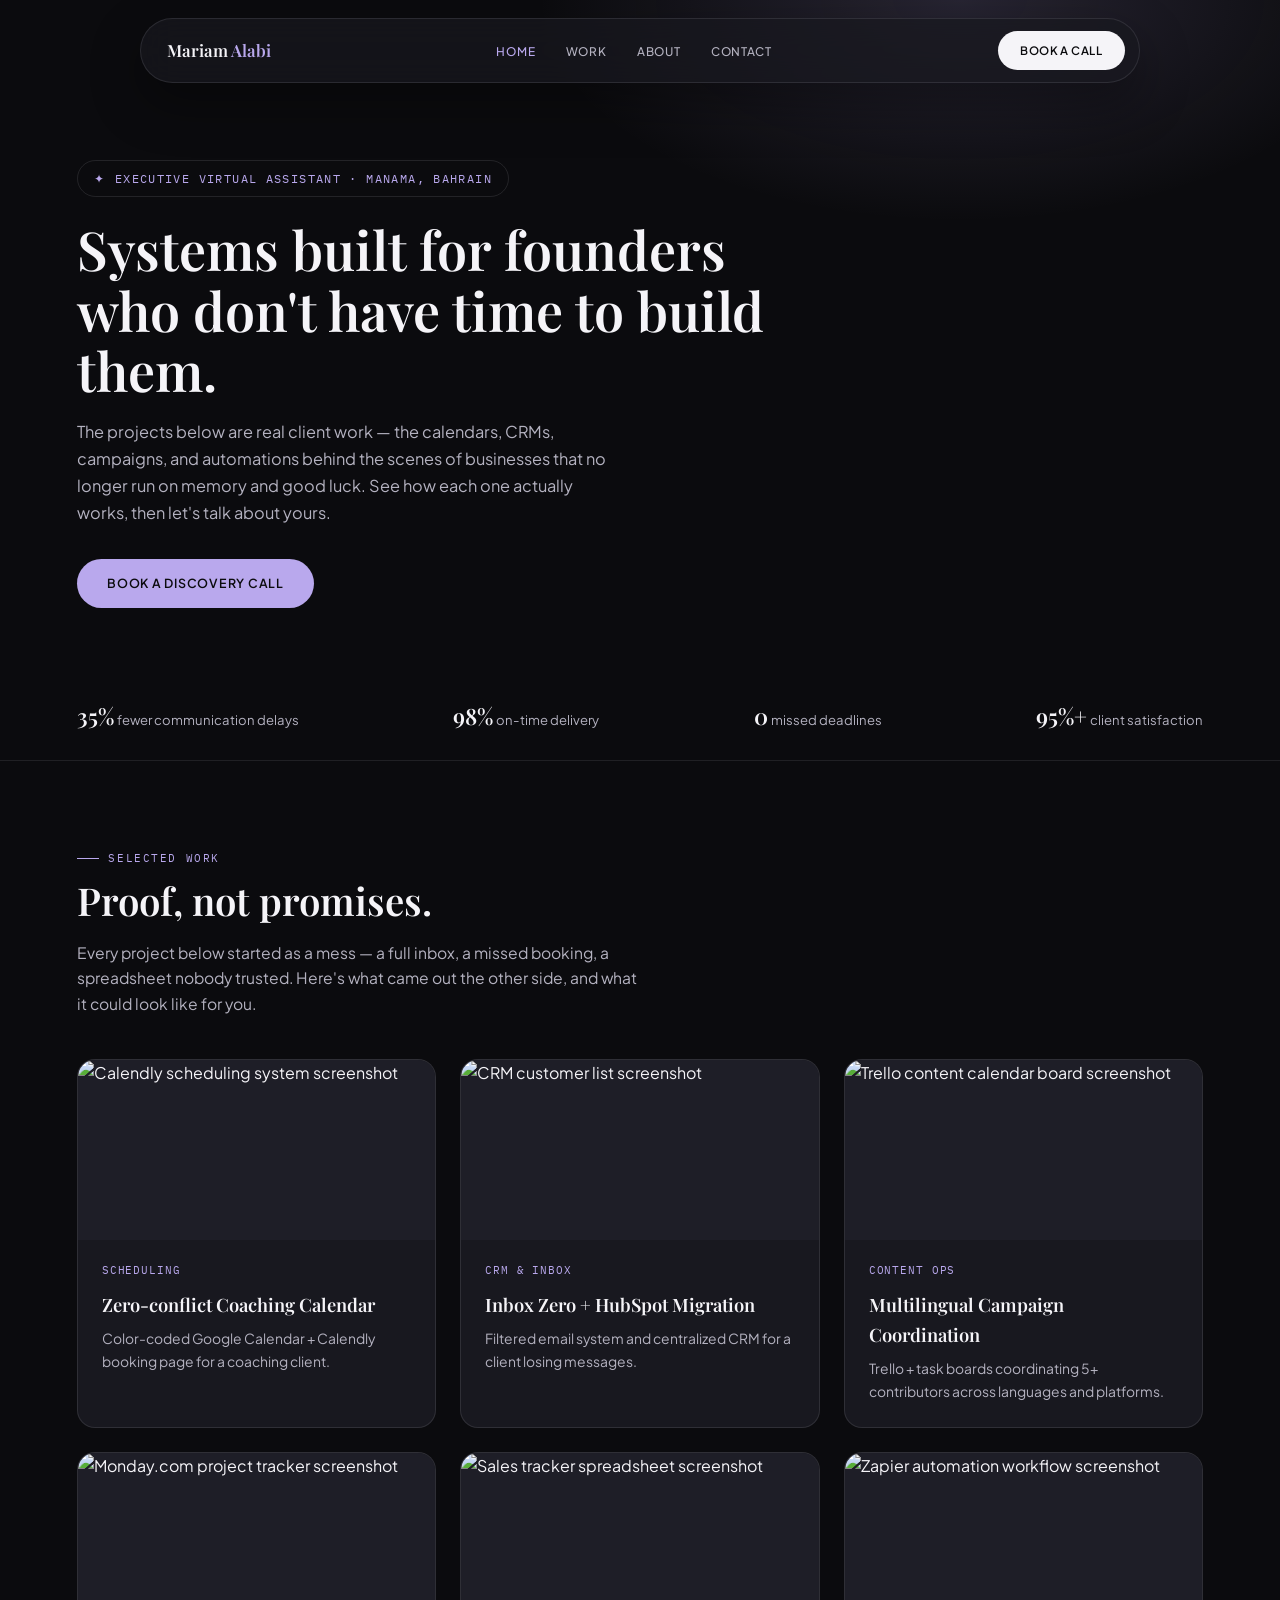
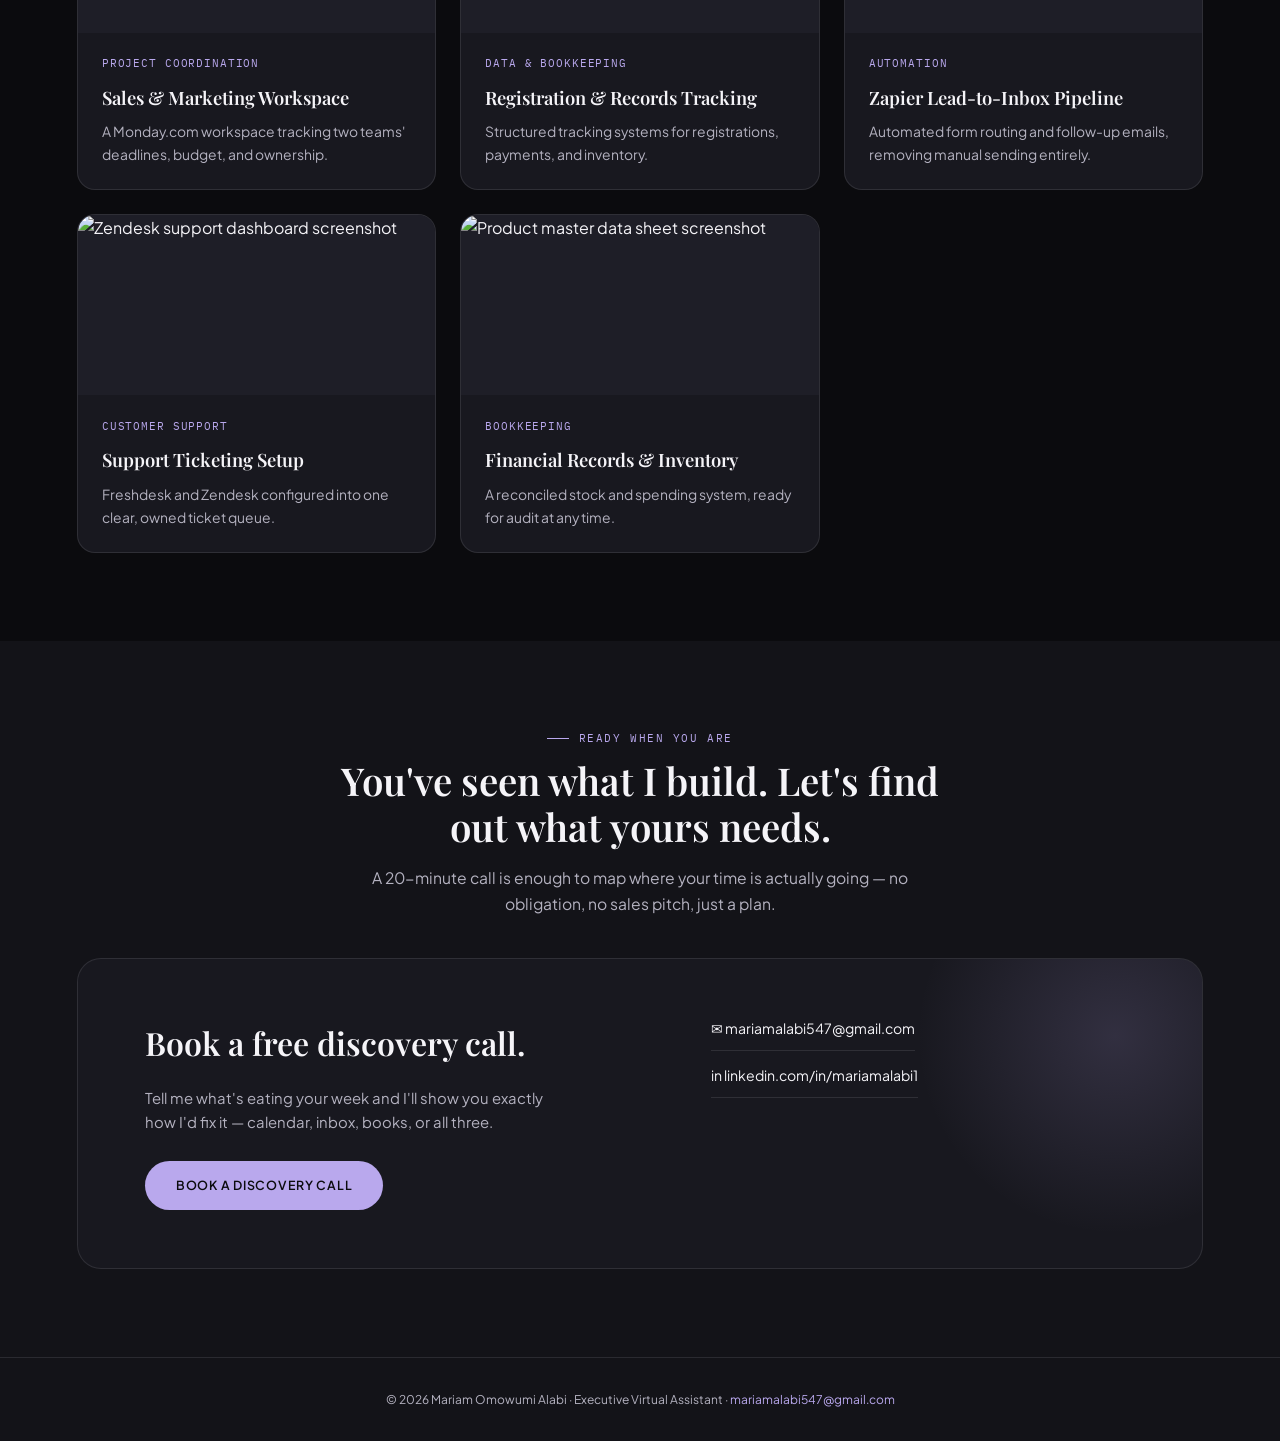
==== index.html @ 3462e19e "Add files via upload" ====
<!DOCTYPE html>
<html lang="en">
<head>
<meta charset="UTF-8">
<meta name="viewport" content="width=device-width, initial-scale=1.0">
<title>Mariam Alabi — Executive Virtual Assistant | Work</title>
<link rel="preconnect" href="https://fonts.googleapis.com">
<link href="https://fonts.googleapis.com/css2?family=Playfair+Display:wght@400;500;600;700&family=Plus+Jakarta+Sans:wght@400;500;600;700;800&family=IBM+Plex+Mono:wght@400;500&display=swap" rel="stylesheet">
<link rel="stylesheet" href="style.css">
</head>
<body>

<nav id="navbar">
  <div class="nav-logo">Mariam <em>Alabi</em></div>
  <ul class="nav-links">
    <li><a href="index.html" class="active">Home</a></li>
    <li><a href="work.html">Work</a></li>
    <li><a href="about.html">About</a></li>
    <li><a href="contact.html">Contact</a></li>
  </ul>
  <a href="contact.html" class="nav-cta">Book a Call</a>
  <div class="hamburger" id="hamburger"><span></span><span></span><span></span></div>
</nav>
<div class="mobile-menu" id="mobileMenu">
  <a href="index.html">Home</a>
  <a href="work.html">Work</a>
  <a href="about.html">About</a>
  <a href="contact.html">Contact</a>
</div>

<div class="page-hero">
  <div class="page-hero-inner">
    <div class="eyebrow">Executive Virtual Assistant · Manama, Bahrain</div>
    <h1 class="page-title">Systems built for founders who don't have time to build them.</h1>
    <p class="page-sub">The projects below are real client work — the calendars, CRMs, campaigns, and automations behind the scenes of businesses that no longer run on memory and good luck. See how each one actually works, then let's talk about yours.</p>
    <div style="margin-top:2rem;">
      <a href="contact.html" class="btn btn-primary">Book a Discovery Call</a>
    </div>
  </div>
</div>

<div style="background:var(--paper);border-bottom:1px solid var(--line-dark);padding:1.6rem 6%;">
  <div class="section-inner" style="display:flex;flex-wrap:wrap;gap:2.4rem;justify-content:space-between;">
    <div><span style="font-family:'Playfair Display',serif;font-weight:600;font-size:1.4rem;color:var(--navy-deep);">35%</span> <span style="font-size:0.82rem;color:var(--muted-dark);">fewer communication delays</span></div>
    <div><span style="font-family:'Playfair Display',serif;font-weight:600;font-size:1.4rem;color:var(--navy-deep);">98%</span> <span style="font-size:0.82rem;color:var(--muted-dark);">on-time delivery</span></div>
    <div><span style="font-family:'Playfair Display',serif;font-weight:600;font-size:1.4rem;color:var(--navy-deep);">0</span> <span style="font-size:0.82rem;color:var(--muted-dark);">missed deadlines</span></div>
    <div><span style="font-family:'Playfair Display',serif;font-weight:600;font-size:1.4rem;color:var(--navy-deep);">95%+</span> <span style="font-size:0.82rem;color:var(--muted-dark);">client satisfaction</span></div>
  </div>
</div>

<section>
  <div class="section-inner">
    <div class="kicker reveal">Selected Work</div>
    <h2 class="section-heading reveal reveal-d1">Proof, not promises.</h2>
    <p class="section-lede reveal reveal-d2">Every project below started as a mess — a full inbox, a missed booking, a spreadsheet nobody trusted. Here's what came out the other side, and what it could look like for you.</p>
    <div class="work-grid">
      <a href="case-studies/calendar-appointments.html" class="work-card reveal reveal-d1">
        <div class="work-card-img"><img src="https://lh3.googleusercontent.com/d/1UYbSUg-H0M_PUWm4G2afH7g6mXFxleln" alt="Calendly scheduling system screenshot"></div>
        <div class="work-card-body">
          <div class="work-card-tag">Scheduling</div>
          <div class="work-card-title">Zero-conflict Coaching Calendar</div>
          <div class="work-card-desc">Color-coded Google Calendar + Calendly booking page for a coaching client.</div>
        </div>
      </a>
      <a href="case-studies/crm-communication.html" class="work-card reveal reveal-d2">
        <div class="work-card-img"><img src="https://lh3.googleusercontent.com/d/1zEtTOoPdK6GJAyzN9Euv1swPyOW8T3tn" alt="CRM customer list screenshot"></div>
        <div class="work-card-body">
          <div class="work-card-tag">CRM & Inbox</div>
          <div class="work-card-title">Inbox Zero + HubSpot Migration</div>
          <div class="work-card-desc">Filtered email system and centralized CRM for a client losing messages.</div>
        </div>
      </a>
      <a href="case-studies/content-campaigns.html" class="work-card reveal reveal-d3">
        <div class="work-card-img"><img src="https://lh3.googleusercontent.com/d/1SAY6zms6vLLcLWT_xZD2-KLNgLMOgM3f" alt="Trello content calendar board screenshot"></div>
        <div class="work-card-body">
          <div class="work-card-tag">Content Ops</div>
          <div class="work-card-title">Multilingual Campaign Coordination</div>
          <div class="work-card-desc">Trello + task boards coordinating 5+ contributors across languages and platforms.</div>
        </div>
      </a>
      <a href="case-studies/project-coordination.html" class="work-card reveal reveal-d1">
        <div class="work-card-img"><img src="https://lh3.googleusercontent.com/d/11A8nWupjVLYTVznQuLBgwsL-2yQKZHWY" alt="Monday.com project tracker screenshot"></div>
        <div class="work-card-body">
          <div class="work-card-tag">Project Coordination</div>
          <div class="work-card-title">Sales & Marketing Workspace</div>
          <div class="work-card-desc">A Monday.com workspace tracking two teams' deadlines, budget, and ownership.</div>
        </div>
      </a>
      <a href="case-studies/data-bookkeeping.html" class="work-card reveal reveal-d2">
        <div class="work-card-img"><img src="https://lh3.googleusercontent.com/d/1iBzglClOvMxGShkOqIOmYY3ldQZQin3M" alt="Sales tracker spreadsheet screenshot"></div>
        <div class="work-card-body">
          <div class="work-card-tag">Data & Bookkeeping</div>
          <div class="work-card-title">Registration & Records Tracking</div>
          <div class="work-card-desc">Structured tracking systems for registrations, payments, and inventory.</div>
        </div>
      </a>
      <a href="case-studies/workflow-automation.html" class="work-card reveal reveal-d3">
        <div class="work-card-img"><img src="https://lh3.googleusercontent.com/d/1qImYKtETriq5XrL9Evr6cYHeY8a3SmWx" alt="Zapier automation workflow screenshot"></div>
        <div class="work-card-body">
          <div class="work-card-tag">Automation</div>
          <div class="work-card-title">Zapier Lead-to-Inbox Pipeline</div>
          <div class="work-card-desc">Automated form routing and follow-up emails, removing manual sending entirely.</div>
        </div>
      </a>
      <a href="case-studies/customer-support.html" class="work-card reveal reveal-d1">
        <div class="work-card-img"><img src="https://lh3.googleusercontent.com/d/14DaDxzxdRinu8L5DBlVo4_vhIpH6M-y6" alt="Zendesk support dashboard screenshot"></div>
        <div class="work-card-body">
          <div class="work-card-tag">Customer Support</div>
          <div class="work-card-title">Support Ticketing Setup</div>
          <div class="work-card-desc">Freshdesk and Zendesk configured into one clear, owned ticket queue.</div>
        </div>
      </a>
      <a href="case-studies/bookkeeping-records.html" class="work-card reveal reveal-d2">
        <div class="work-card-img"><img src="https://lh3.googleusercontent.com/d/1V2pFkqRcUaJtIzYBDlhp-UbSGFX6Vuvq" alt="Product master data sheet screenshot"></div>
        <div class="work-card-body">
          <div class="work-card-tag">Bookkeeping</div>
          <div class="work-card-title">Financial Records & Inventory</div>
          <div class="work-card-desc">A reconciled stock and spending system, ready for audit at any time.</div>
        </div>
      </a>
    </div>
  </div>
</section>

<section style="background:var(--ice);">
  <div class="section-inner">
    <div class="reveal" style="text-align:center;max-width:620px;margin:0 auto 2.6rem;">
      <div class="kicker" style="justify-content:center;">Ready When You Are</div>
      <h2 class="section-heading" style="margin:0 auto;">You've seen what I build. Let's find out what yours needs.</h2>
      <p class="section-lede" style="margin:1rem auto 0;">A 20-minute call is enough to map where your time is actually going — no obligation, no sales pitch, just a plan.</p>
    </div>
    <div class="contact-box reveal">
      <div class="contact-left">
        <h3>Book a free discovery call.</h3>
        <p>Tell me what's eating your week and I'll show you exactly how I'd fix it — calendar, inbox, books, or all three.</p>
        <a href="contact.html" class="btn btn-primary">Book a Discovery Call</a>
      </div>
      <div class="contact-links">
        <a href="mailto:mariamalabi547@gmail.com" class="contact-link">✉ mariamalabi547@gmail.com</a>
        <a href="https://linkedin.com/in/mariamalabi1" target="_blank" class="contact-link">in linkedin.com/in/mariamalabi1</a>
      </div>
    </div>
  </div>
</section>

<footer>© 2026 Mariam Omowumi Alabi · Executive Virtual Assistant · <a href="mailto:mariamalabi547@gmail.com">mariamalabi547@gmail.com</a></footer>

<script>
  const hamburger = document.getElementById('hamburger');
  const mobileMenu = document.getElementById('mobileMenu');
  hamburger.addEventListener('click', () => mobileMenu.classList.toggle('open'));
  const io = new IntersectionObserver(entries => {
    entries.forEach(e => { if (e.isIntersecting) e.target.classList.add('visible'); });
  }, { threshold: 0.12, rootMargin: '0px 0px -40px 0px' });
  document.querySelectorAll('.reveal').forEach(el => io.observe(el));
</script>
</body>
</html>
---- style.css ----
:root{
  --bg:#0B0B0E;
  --bg-alt:#131318;
  --surface:#18181F;
  --surface-2:#1E1E27;
  --accent:#B9A8ED;
  --accent-deep:#8E7BC7;
  --text-dark:#F5F4F8;
  --text-light:#F5F4F8;
  --muted:#9997A6;
  --muted-dark:#B4B2C0;
  --line:rgba(245,244,248,0.1);
  --line-dark:rgba(245,244,248,0.09);
  --navy-deep:#F5F4F8;
  --navy:#E7E5EF;
  --navy-mid:#B9A8ED;
  --teal:#B9A8ED;
  --teal-deep:#8E7BC7;
  --teal-pale:#2A2733;
  --ice:var(--bg-alt);
  --paper:var(--bg);
  --gold:var(--accent);
  --gold-light:var(--accent);
}
*,*::before,*::after{margin:0;padding:0;box-sizing:border-box;}
html{scroll-behavior:smooth;}
body{font-family:'Plus Jakarta Sans',sans-serif;background:var(--bg);color:var(--text-dark);line-height:1.65;-webkit-font-smoothing:antialiased;}
a{color:inherit;text-decoration:none;}
.mono{font-family:'IBM Plex Mono',monospace;}
img{max-width:100%;display:block;}
::selection{background:var(--accent);color:var(--bg);}
@media(prefers-reduced-motion:reduce){*,*::before,*::after{animation-duration:0.01ms !important;transition-duration:0.01ms !important;}}

nav{position:fixed;top:1.1rem;left:50%;transform:translateX(-50%);z-index:200;display:flex;align-items:center;justify-content:space-between;gap:2.5rem;padding:0.75rem 0.9rem 0.75rem 1.6rem;width:min(1000px,92%);background:rgba(24,24,31,0.72);backdrop-filter:blur(18px);border:1px solid var(--line);border-radius:999px;box-shadow:0 20px 50px rgba(0,0,0,0.35);}
.nav-logo{font-family:'Playfair Display',serif;font-size:1.05rem;font-weight:600;color:var(--text-light);}
.nav-logo em{font-style:normal;color:var(--accent);}
.nav-links{display:flex;gap:1.9rem;list-style:none;}
.nav-links a{font-size:0.74rem;font-weight:500;letter-spacing:0.06em;text-transform:uppercase;color:var(--muted-dark);transition:color 0.2s;}
.nav-links a:hover,.nav-links a.active{color:var(--accent);}
.nav-cta{font-size:0.72rem;font-weight:600;letter-spacing:0.04em;text-transform:uppercase;color:var(--bg);background:var(--text-light);padding:0.65rem 1.4rem;border-radius:999px;transition:background 0.2s,transform 0.2s;}
.nav-cta:hover{background:var(--accent);transform:translateY(-1px);}
.hamburger{display:none;flex-direction:column;gap:5px;cursor:pointer;}
.hamburger span{width:20px;height:2px;background:var(--text-light);}
.mobile-menu{display:none;position:fixed;inset:0;top:0;z-index:150;background:var(--bg);flex-direction:column;align-items:center;justify-content:center;gap:2rem;}
.mobile-menu.open{display:flex;}
.mobile-menu a{font-family:'Playfair Display',serif;font-size:1.6rem;color:var(--text-light);}

.page-hero{background:radial-gradient(ellipse 55% 55% at 75% 0%, rgba(185,168,237,0.16), transparent 60%),var(--bg);color:var(--text-light);padding:10rem 6% 4rem;position:relative;overflow:hidden;}
.page-hero-inner{position:relative;z-index:2;max-width:1150px;margin:0 auto;}
.eyebrow{display:inline-flex;align-items:center;gap:0.6rem;font-family:'IBM Plex Mono',monospace;font-size:0.72rem;letter-spacing:0.12em;text-transform:uppercase;color:var(--accent);margin-bottom:1.4rem;padding:0.5rem 1rem;border:1px solid var(--line);border-radius:999px;width:fit-content;}
.eyebrow::before{content:'✦';color:var(--accent);}
.page-title{font-family:'Playfair Display',serif;font-weight:600;font-style:normal;font-size:clamp(2rem,4.2vw,3.6rem);line-height:1.12;margin-bottom:1.2rem;max-width:760px;}
.page-title em{font-style:normal;color:var(--accent);font-weight:600;}
.page-sub{color:var(--muted-dark);max-width:540px;font-size:1.02rem;}

section{padding:5.5rem 6%;}
.section-inner{max-width:1150px;margin:0 auto;}
.kicker{font-family:'IBM Plex Mono',monospace;font-size:0.7rem;letter-spacing:0.14em;text-transform:uppercase;color:var(--accent);margin-bottom:0.6rem;display:flex;align-items:center;gap:0.6rem;}
.kicker::before{content:'';width:22px;height:1px;background:var(--accent);}
.kicker.light{color:var(--accent);}
.kicker.light::before{background:var(--accent);}
.section-heading{font-family:'Playfair Display',serif;font-weight:600;font-size:clamp(1.7rem,3vw,2.4rem);color:var(--text-light);line-height:1.2;margin-bottom:1rem;max-width:640px;}
.section-lede{color:var(--muted-dark);max-width:560px;font-size:0.98rem;margin-bottom:2.6rem;}

.work-grid{display:grid;grid-template-columns:repeat(3,1fr);gap:1.5rem;}
.work-card{background:var(--surface);border:1px solid var(--line);border-radius:18px;overflow:hidden;transition:transform 0.25s,box-shadow 0.25s,border-color 0.25s;}
.work-card:hover{transform:translateY(-5px);box-shadow:0 20px 44px rgba(0,0,0,0.4);border-color:var(--accent);}
.work-card-img{height:180px;overflow:hidden;background:var(--surface-2);}
.work-card-img img{width:100%;height:100%;object-fit:cover;object-position:top;}
.work-card-body{padding:1.4rem 1.5rem;}
.work-card-tag{font-family:'IBM Plex Mono',monospace;font-size:0.68rem;color:var(--accent);letter-spacing:0.08em;text-transform:uppercase;margin-bottom:0.6rem;}
.work-card-title{font-family:'Playfair Display',serif;font-size:1.15rem;font-weight:600;color:var(--text-light);margin-bottom:0.5rem;}
.work-card-desc{font-size:0.87rem;color:var(--muted-dark);}

.case-meta{display:grid;grid-template-columns:repeat(4,1fr);gap:1.5rem;border-top:1px solid var(--line);border-bottom:1px solid var(--line);padding:1.8rem 0;margin:2.4rem 0 3rem;}
.case-meta-item .label{font-family:'IBM Plex Mono',monospace;font-size:0.68rem;letter-spacing:0.08em;text-transform:uppercase;color:var(--muted);margin-bottom:0.3rem;}
.case-meta-item .value{font-family:'Playfair Display',serif;font-size:1.05rem;font-weight:600;color:var(--text-light);}

.case-block{margin-bottom:3.2rem;}
.case-block h3{font-family:'Playfair Display',serif;font-size:1.3rem;color:var(--text-light);margin-bottom:0.9rem;font-weight:600;}
.case-block p{color:var(--muted-dark);max-width:680px;margin-bottom:1rem;font-size:0.97rem;}
.case-shot{border:1px solid var(--line);border-radius:16px;overflow:hidden;margin:1.6rem 0;box-shadow:0 16px 40px rgba(0,0,0,0.35);}
.case-shot img{width:100%;}
.case-shot-cap{font-family:'IBM Plex Mono',monospace;font-size:0.72rem;color:var(--muted);margin-top:0.6rem;}
.result-box{background:var(--surface);border-left:3px solid var(--accent);padding:1.4rem 1.6rem;border-radius:10px;margin-top:1.4rem;}
.result-box .label{font-family:'IBM Plex Mono',monospace;font-size:0.68rem;letter-spacing:0.08em;text-transform:uppercase;color:var(--accent);margin-bottom:0.4rem;}
.result-box p{margin:0;color:var(--text-light);font-weight:500;}

.tools-row{display:flex;flex-wrap:wrap;gap:0.6rem;margin-top:1rem;}
.tools-row span{font-size:0.76rem;font-weight:500;padding:0.35rem 0.85rem;border-radius:100px;border:1.5px solid var(--line);color:var(--muted-dark);}

.case-nav{display:flex;justify-content:space-between;align-items:center;border-top:1px solid var(--line);padding-top:2rem;margin-top:3rem;}
.case-nav a{font-family:'Playfair Display',serif;font-weight:600;color:var(--text-light);font-size:0.98rem;}
.case-nav a:hover{color:var(--accent);}

.reveal{opacity:0;transform:translateY(26px);transition:opacity 0.7s ease,transform 0.7s ease;}
.reveal.visible{opacity:1;transform:none;}
.reveal-d1{transition-delay:0.08s;}
.reveal-d2{transition-delay:0.16s;}
.reveal-d3{transition-delay:0.24s;}

.contact-box{background:var(--surface);border:1px solid var(--line);border-radius:24px;padding:3.6rem 6%;display:grid;grid-template-columns:1.1fr 0.9fr;gap:3rem;position:relative;overflow:hidden;}
.contact-box::after{content:'';position:absolute;top:-40%;right:-10%;width:400px;height:400px;background:radial-gradient(circle,rgba(185,168,237,0.16),transparent 70%);}
.contact-left{position:relative;z-index:1;}
.contact-left h3{font-family:'Playfair Display',serif;font-size:clamp(1.5rem,2.6vw,2rem);color:var(--text-light);font-weight:600;margin-bottom:1rem;max-width:420px;}
.contact-left p{color:var(--muted-dark);max-width:420px;margin-bottom:1.6rem;font-size:0.93rem;}
.contact-links{display:flex;flex-direction:column;gap:0.8rem;position:relative;z-index:1;}
.contact-link{display:flex;align-items:center;gap:0.7rem;color:var(--text-light);font-size:0.88rem;padding-bottom:0.6rem;border-bottom:1px solid var(--line);transition:color 0.2s;width:fit-content;}
.contact-link:hover{color:var(--accent);}
.btn{display:inline-flex;align-items:center;gap:0.5rem;padding:0.9rem 1.9rem;border-radius:999px;font-size:0.78rem;font-weight:600;letter-spacing:0.06em;text-transform:uppercase;cursor:pointer;border:none;transition:all 0.25s;}
.btn-primary{background:var(--accent);color:var(--bg);}
.btn-primary:hover{background:var(--text-light);transform:translateY(-2px);}

footer{padding:2rem 6%;text-align:center;background:var(--bg-alt);color:var(--muted-dark);font-size:0.75rem;border-top:1px solid var(--line);}
footer a{color:var(--accent);}

@media(max-width:900px){
  .nav-links{display:none;}
  .hamburger{display:flex;}
  .work-grid{grid-template-columns:1fr;}
  .case-meta{grid-template-columns:1fr 1fr;}
  .contact-box{grid-template-columns:1fr;padding:2.4rem 5%;}
}
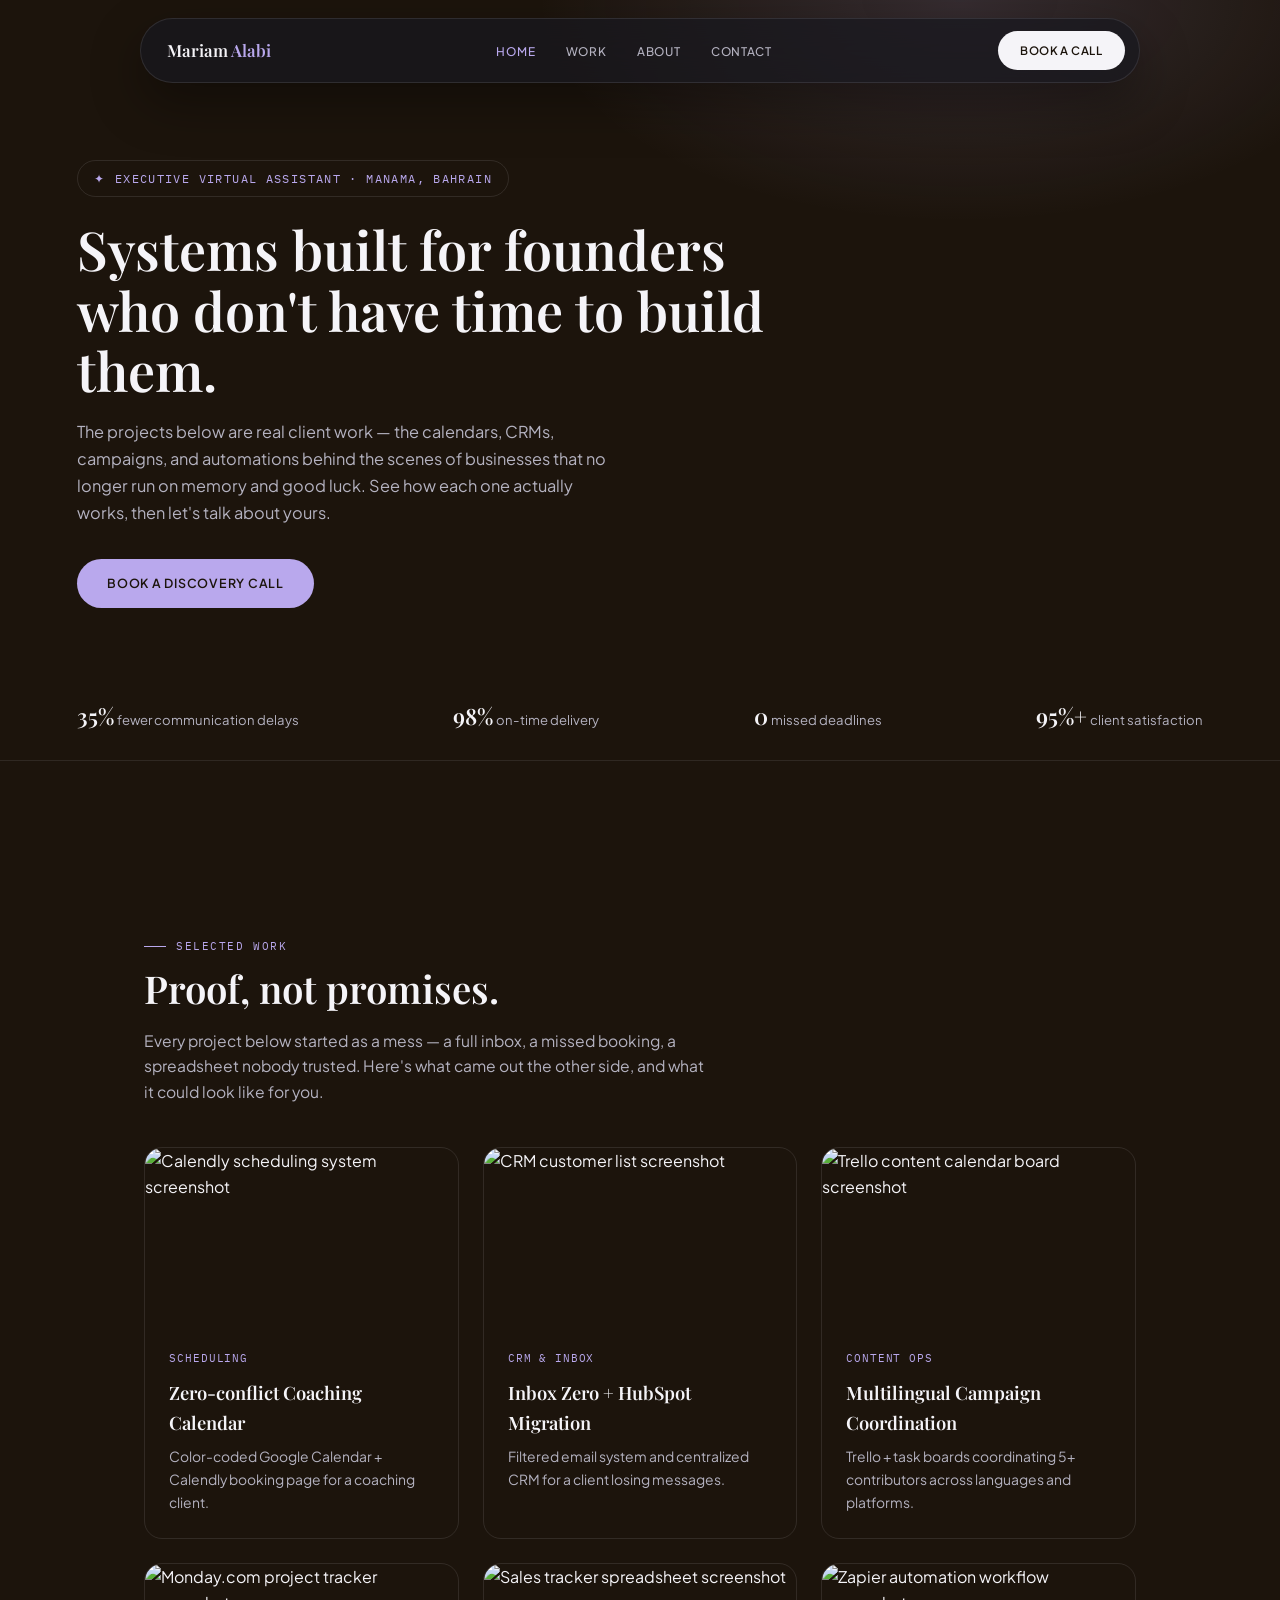
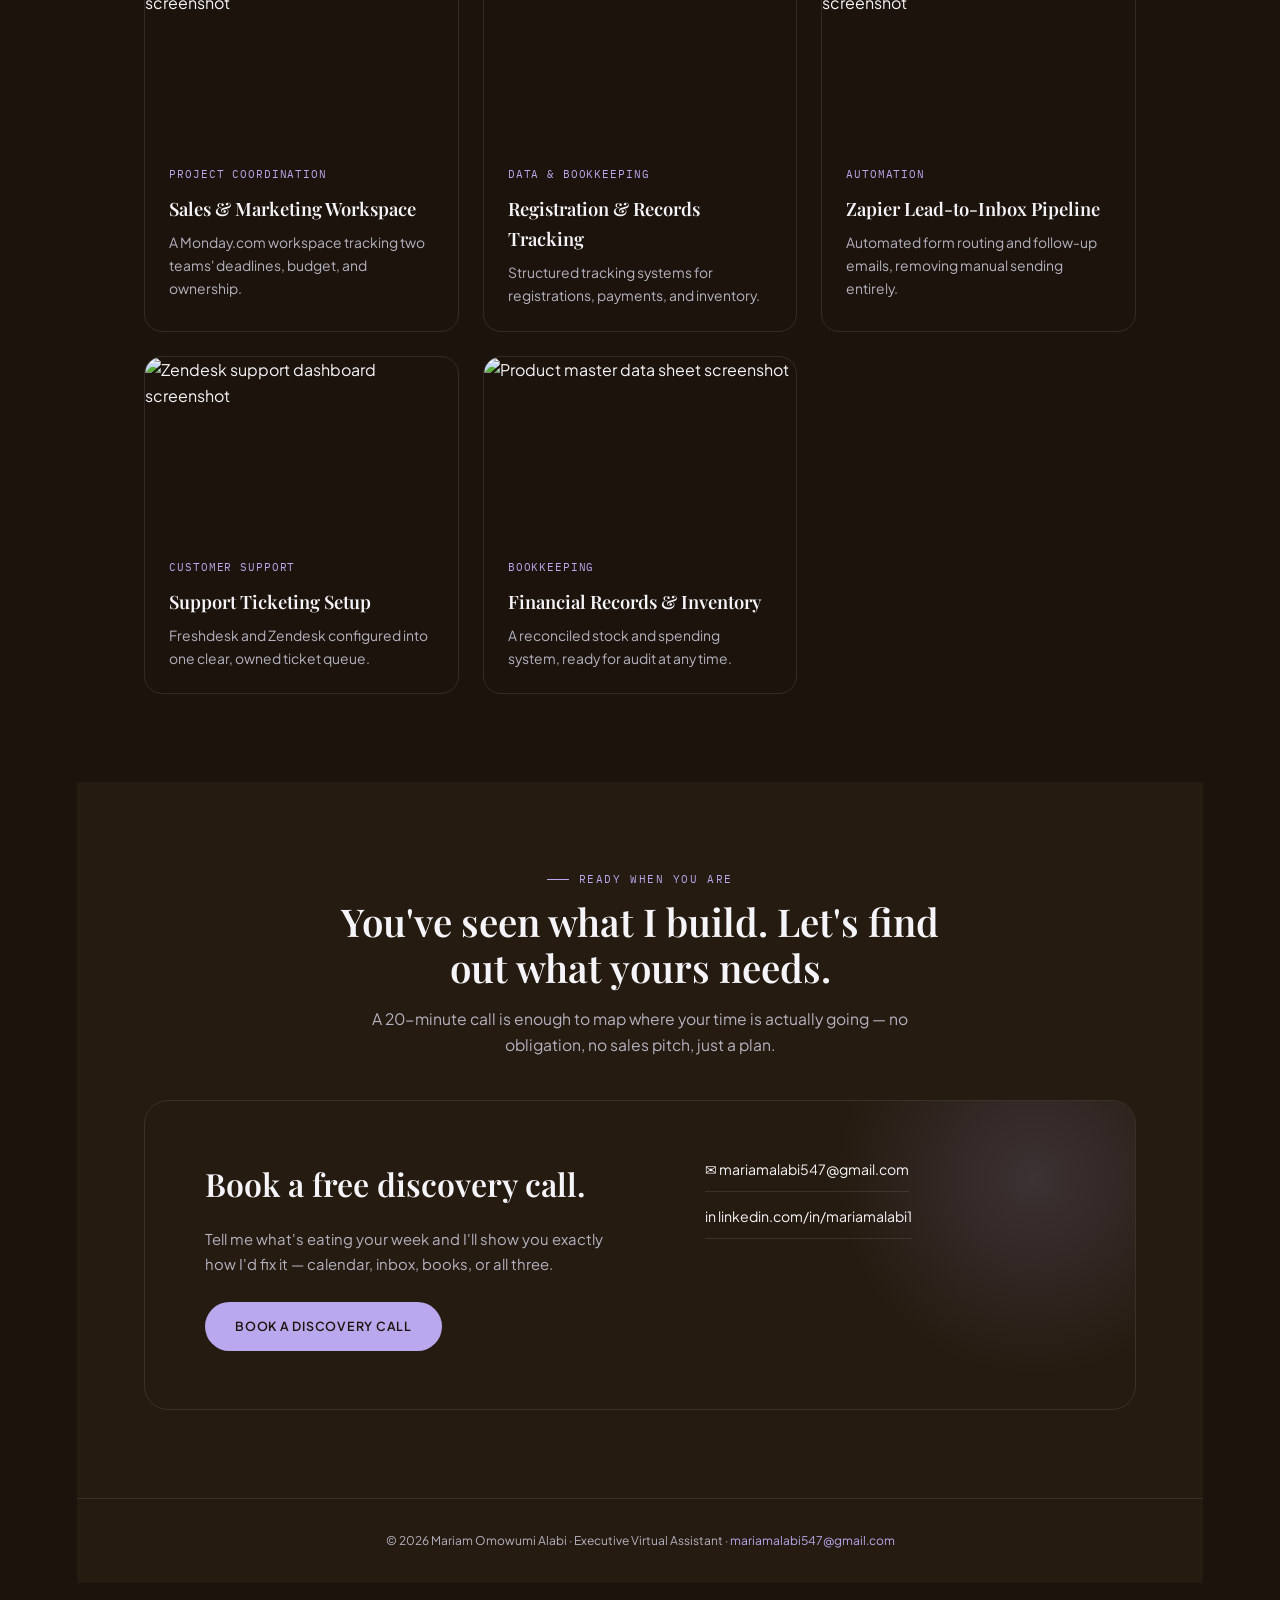
==== commit 6406b893: "Update index.html" ====
--- a/index.html
+++ b/index.html
@@ -49,7 +49,8 @@
 </div>
 
 <section>
-  <div class="section-inner">
+ <section class="section-cream">
+    <div class="section-inner">
     <div class="kicker reveal">Selected Work</div>
     <h2 class="section-heading reveal reveal-d1">Proof, not promises.</h2>
     <p class="section-lede reveal reveal-d2">Every project below started as a mess — a full inbox, a missed booking, a spreadsheet nobody trusted. Here's what came out the other side, and what it could look like for you.</p>
--- a/style.css
+++ b/style.css
@@ -1,8 +1,8 @@
 :root{
-  --bg:#0B0B0E;
-  --bg-alt:#131318;
-  --surface:#18181F;
-  --surface-2:#1E1E27;
+  --bg:#1C140C;
+  --bg-alt:#251B10;
+  --cream:#F3EEE4;
+  --cream-text:#100E0B;
   --accent:#B9A8ED;
   --accent-deep:#8E7BC7;
   --text-dark:#F5F4F8;
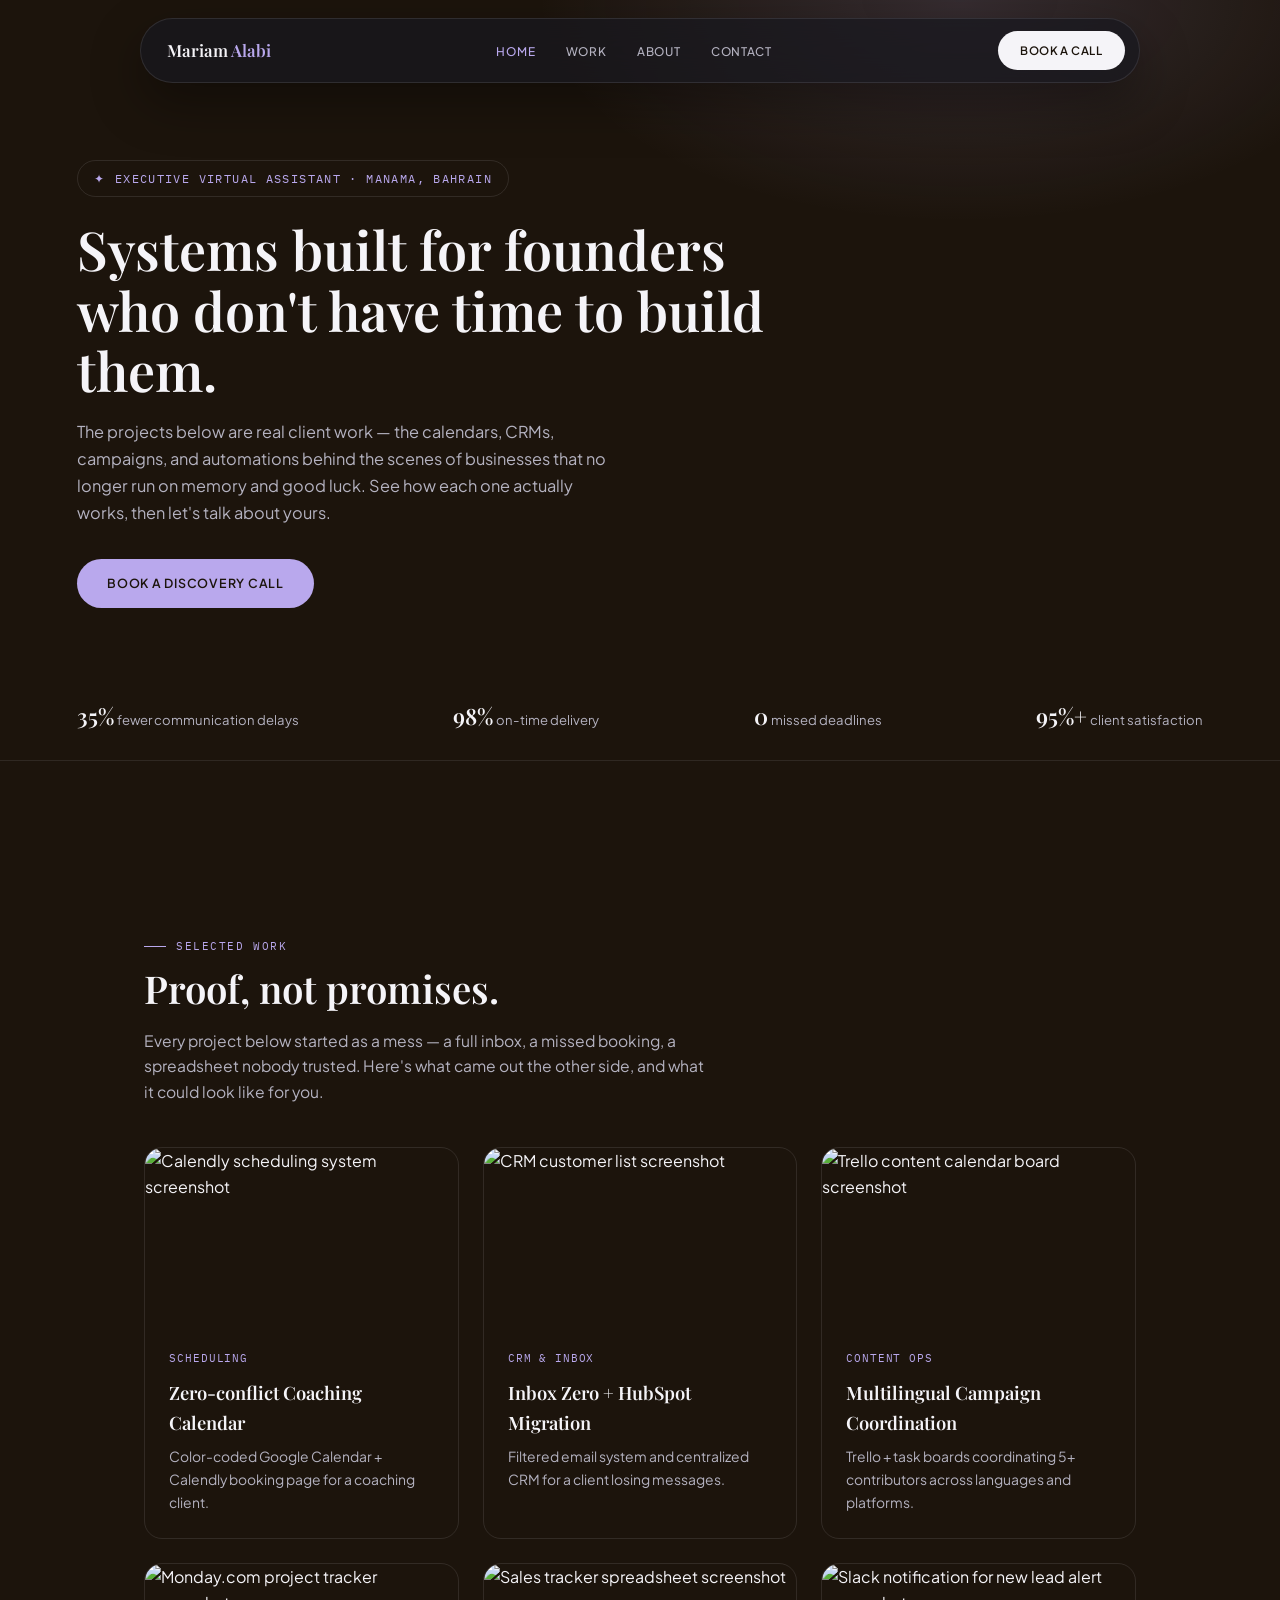
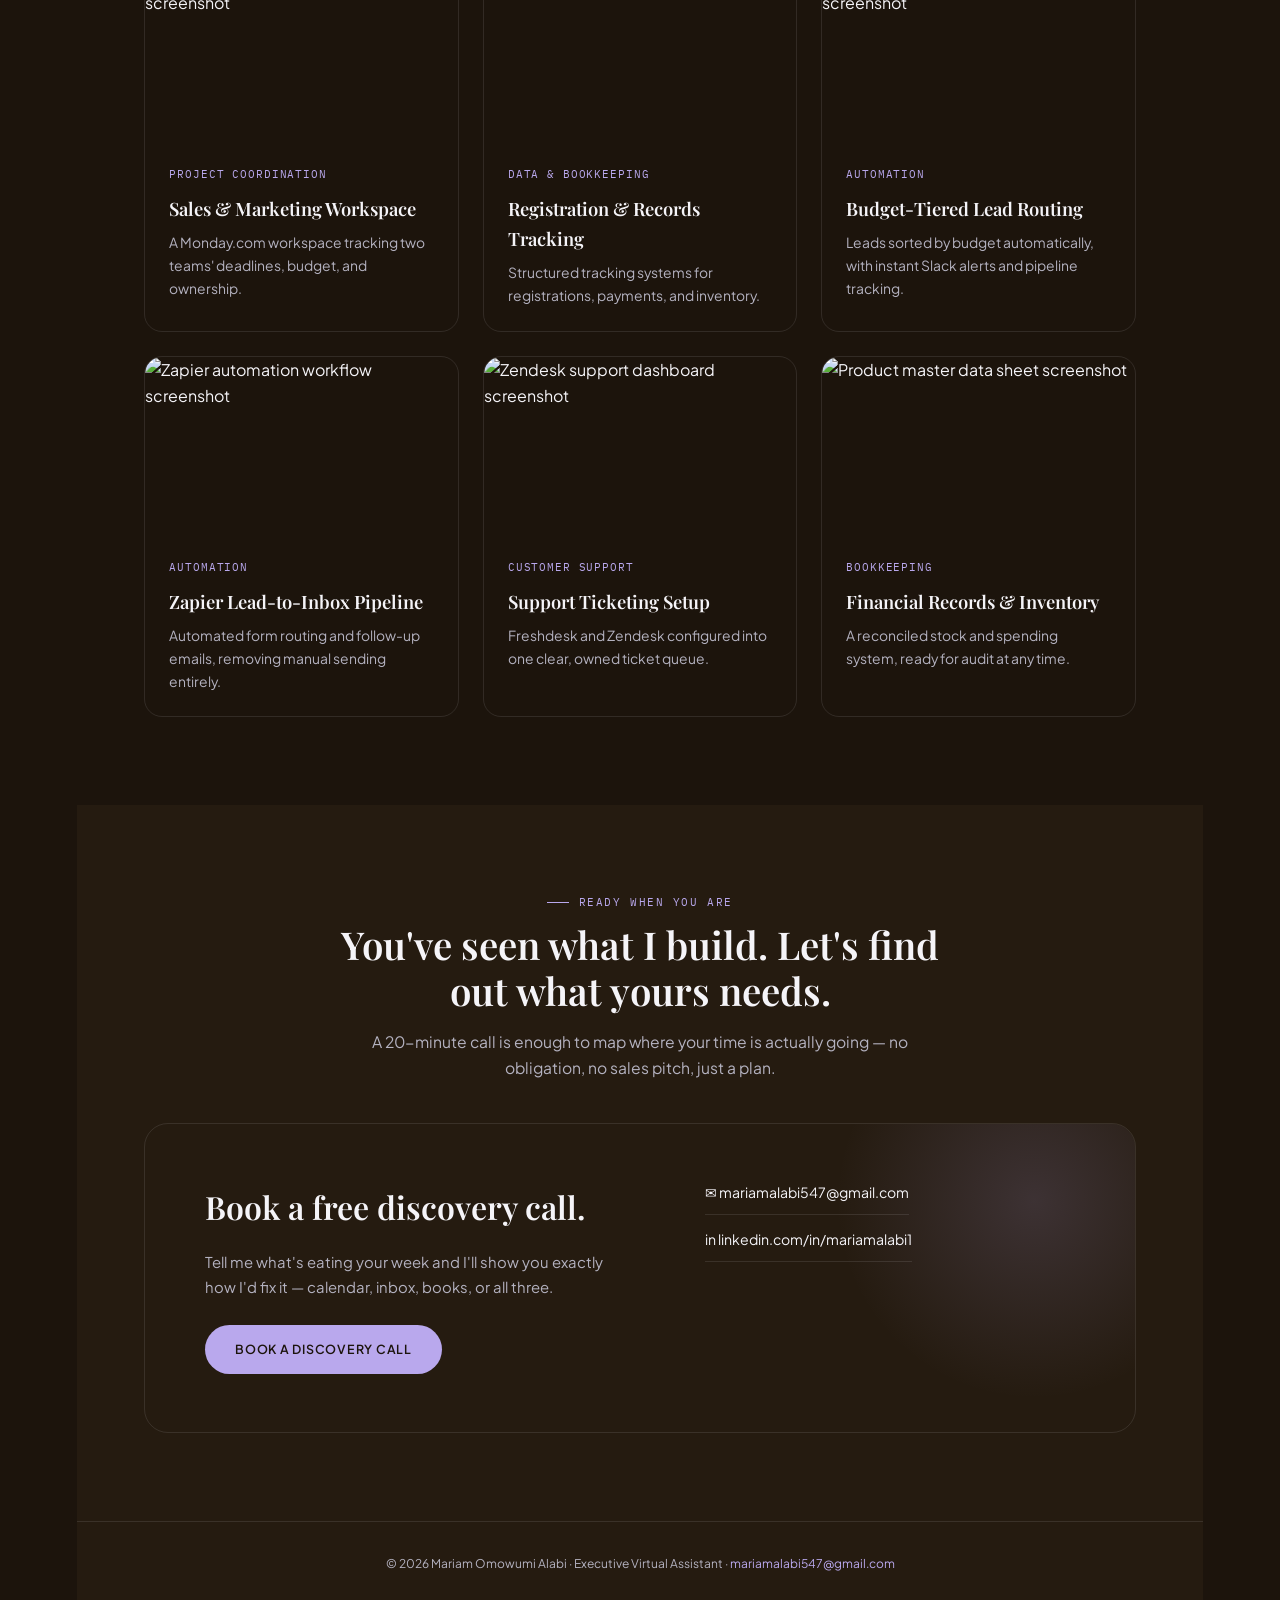
==== commit 6d7ff8a2: "Update index.html" ====
--- a/index.html
+++ b/index.html
@@ -95,6 +95,14 @@
           <div class="work-card-desc">Structured tracking systems for registrations, payments, and inventory.</div>
         </div>
       </a>
+      <a href="case-studies/lead-routing-automation.html" class="work-card reveal reveal-d3">
+        <div class="work-card-img"><img src="https://lh3.googleusercontent.com/d/1HsZJ2LLT58T1jmXFdZ2dw4flh6atJ0eY" alt="Slack notification for new lead alert screenshot"></div>
+        <div class="work-card-body">
+          <div class="work-card-tag">Automation</div>
+          <div class="work-card-title">Budget-Tiered Lead Routing</div>
+          <div class="work-card-desc">Leads sorted by budget automatically, with instant Slack alerts and pipeline tracking.</div>
+        </div>
+      </a>
       <a href="case-studies/workflow-automation.html" class="work-card reveal reveal-d3">
         <div class="work-card-img"><img src="https://lh3.googleusercontent.com/d/1qImYKtETriq5XrL9Evr6cYHeY8a3SmWx" alt="Zapier automation workflow screenshot"></div>
         <div class="work-card-body">
--- a/style.css
+++ b/style.css
@@ -1,7 +1,7 @@
 :root{
   --bg:#1C140C;
   --bg-alt:#251B10;
-  --cream:#F3EEE4;
+  --cream:#F7F7F5;
   --cream-text:#100E0B;
   --accent:#B9A8ED;
   --accent-deep:#8E7BC7;
